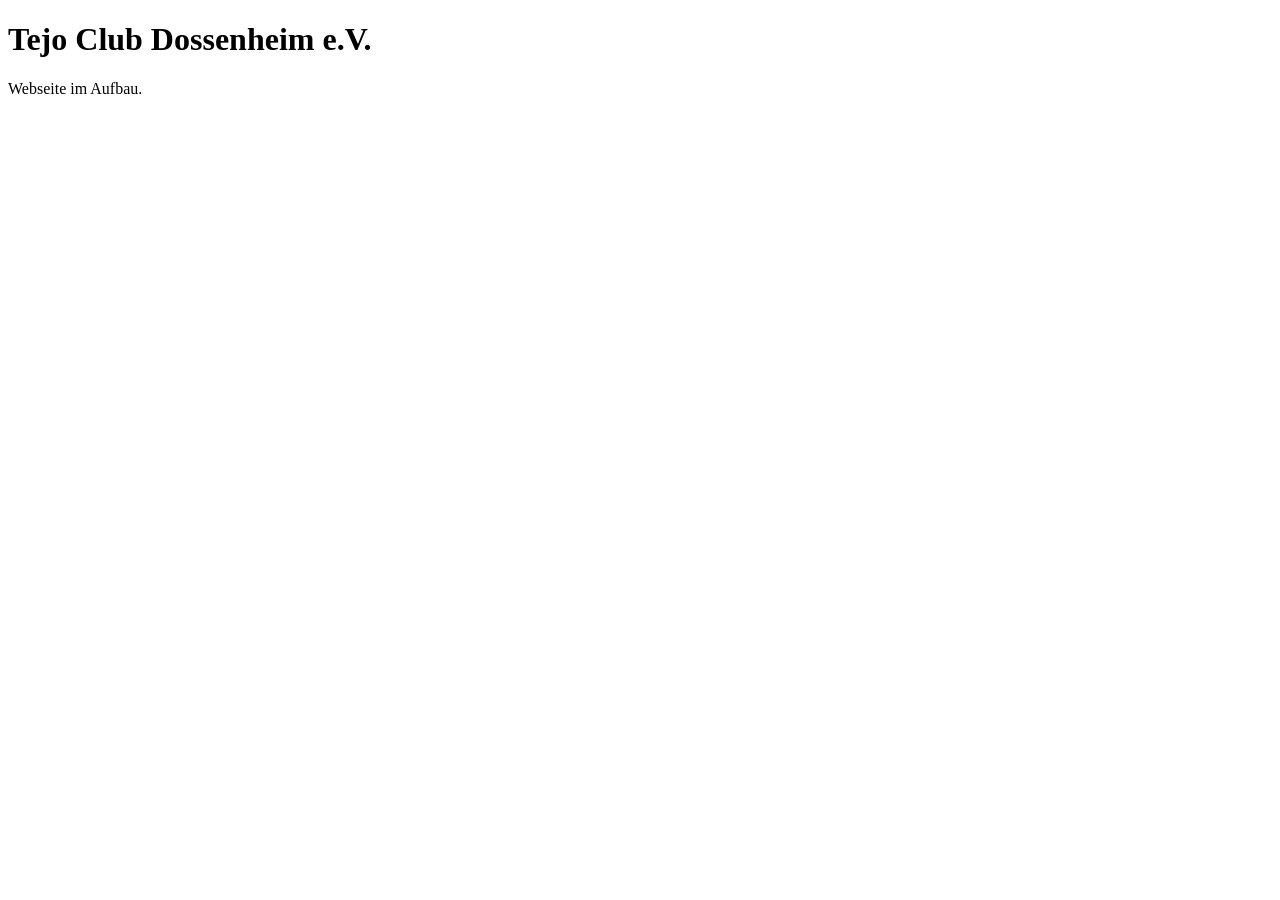
==== index.html @ 6d5b7a53 "Create index.html" ====
<!DOCTYPE html>
<html lang="de">
<head>
  <meta charset="UTF-8">
  <meta name="viewport" content="width=device-width, initial-scale=1">
  <title>Tejo Club Dossenheim</title>
</head>
<body>
  <h1>Tejo Club Dossenheim e.V.</h1>
  <p>Webseite im Aufbau.</p>
</body>
</html>
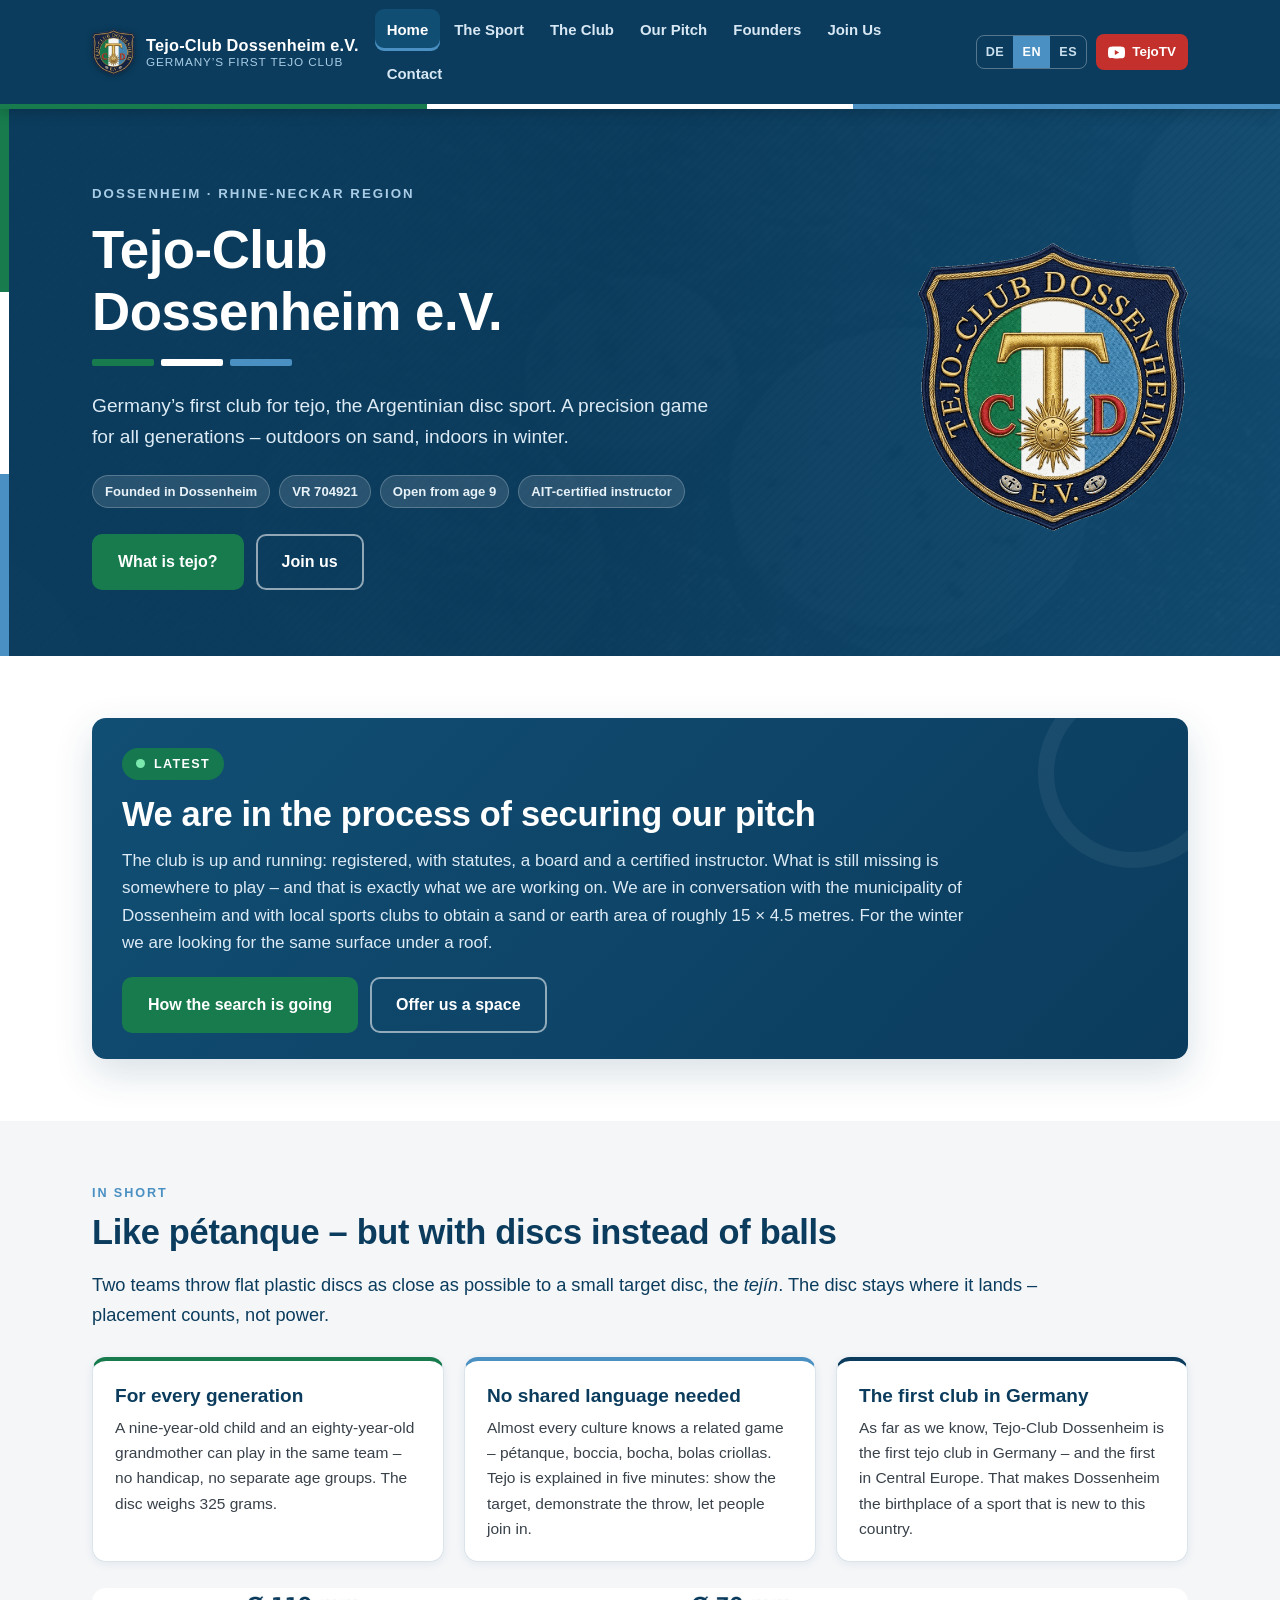
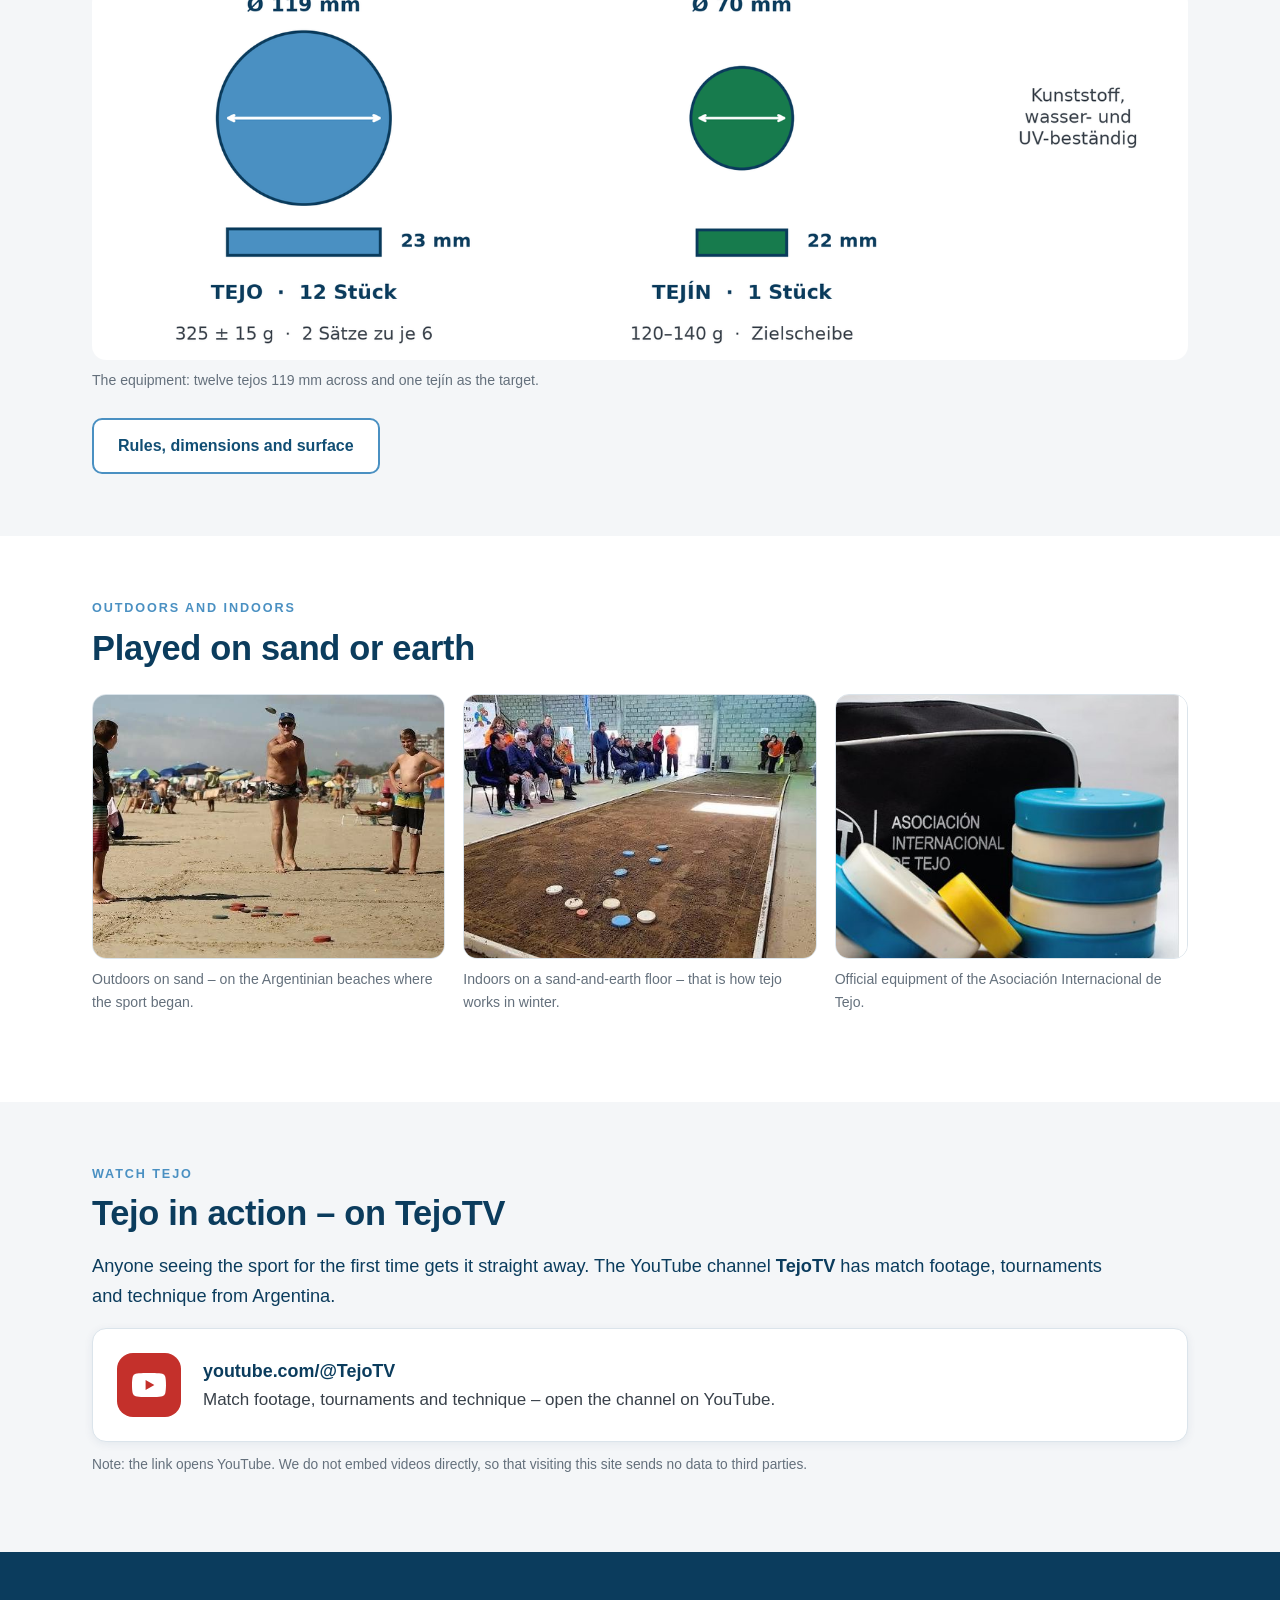
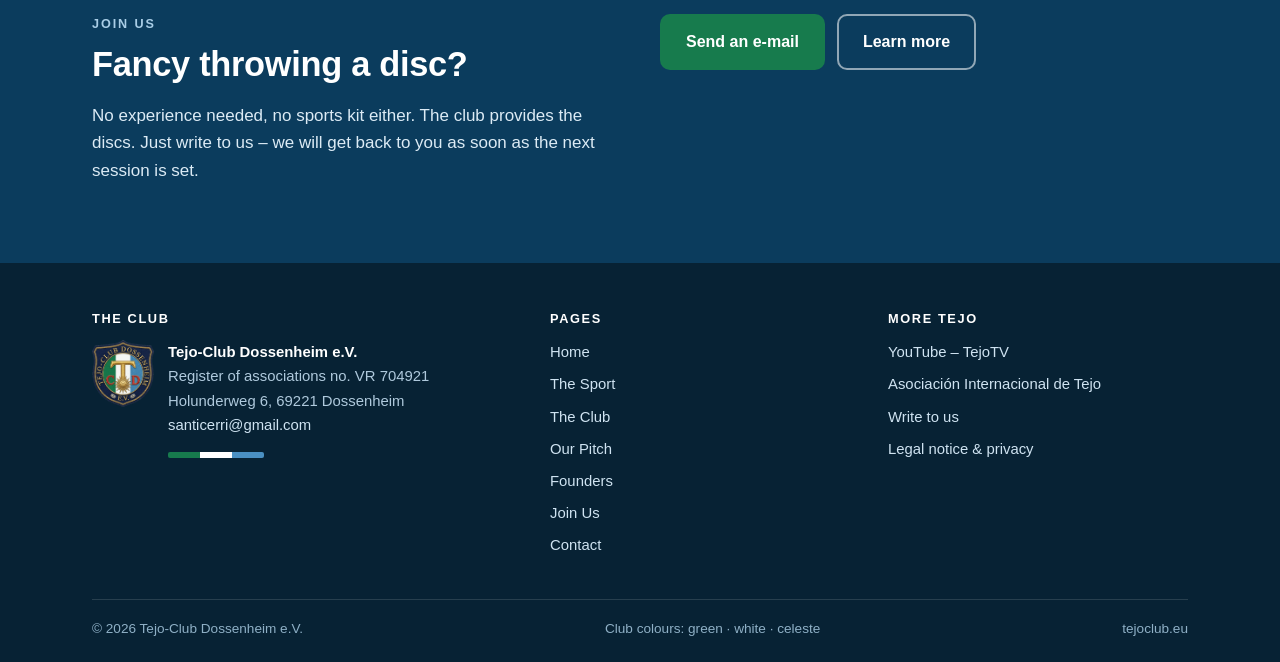
==== commit 2b0693db: "Add files via upload" ====
--- a/index.html
+++ b/index.html
@@ -1,12 +1,159 @@
 <!DOCTYPE html>
-<html lang="de">
+<html lang="de" data-lang="de">
 <head>
-  <meta charset="UTF-8">
-  <meta name="viewport" content="width=device-width, initial-scale=1">
-  <title>Tejo Club Dossenheim</title>
+<meta charset="utf-8">
+<meta name="viewport" content="width=device-width,initial-scale=1">
+<title data-de="Tejo-Club Dossenheim e.V. &ndash; Deutschlands erster Tejo-Verein" data-en="Tejo-Club Dossenheim e.V. &ndash; Germany&rsquo;s first tejo club" data-es="Tejo-Club Dossenheim e.V. &ndash; el primer club de tejo de Alemania">Tejo-Club Dossenheim e.V. &ndash; Deutschlands erster Tejo-Verein</title>
+<meta name="description" content="Tejo-Club Dossenheim e.V. &ndash; der erste Verein fuer den argentinischen Scheibensport Tejo in Deutschland. Offen fuer alle ab 9 Jahren.">
+<meta name="author" content="Tejo-Club Dossenheim e.V.">
+<link rel="canonical" href="https://tejoclub.eu/">
+<meta property="og:type" content="website">
+<meta property="og:site_name" content="Tejo-Club Dossenheim e.V.">
+<meta property="og:title" content="Tejo-Club Dossenheim e.V. &ndash; Deutschlands erster Tejo-Verein">
+<meta property="og:description" content="Tejo-Club Dossenheim e.V. &ndash; der erste Verein fuer den argentinischen Scheibensport Tejo in Deutschland. Offen fuer alle ab 9 Jahren.">
+<meta property="og:url" content="https://tejoclub.eu/">
+<meta property="og:image" content="https://tejoclub.eu/assets/img/og-image.jpg">
+<meta name="twitter:card" content="summary_large_image">
+<meta name="theme-color" content="#0B3C5D">
+<link rel="icon" href="favicon.ico" sizes="any">
+<link rel="icon" type="image/png" href="assets/img/icon-192.png">
+<link rel="apple-touch-icon" href="assets/img/apple-touch-icon.png">
+<link rel="manifest" href="site.webmanifest">
+<link rel="stylesheet" href="assets/css/style.css">
 </head>
 <body>
-  <h1>Tejo Club Dossenheim e.V.</h1>
-  <p>Webseite im Aufbau.</p>
+<a class="sr" href="#main">Zum Inhalt springen</a>
+<header class="site">
+  <div class="hbar">
+    <a class="brand" href="index.html">
+      <img src="assets/img/logo.png" alt="Wappen des Tejo-Club Dossenheim e.V." width="281" height="300">
+      <span class="bt"><b>Tejo-Club Dossenheim e.V.</b>
+      <span class="tag"><span lang="de">Deutschlands erster Tejo-Verein</span><span lang="en">Germany&rsquo;s first tejo club</span><span lang="es">El primer club de tejo de Alemania</span></span></span>
+    </a>
+    <button class="burger" aria-label="Men&uuml;" aria-expanded="false"><span></span><span></span><span></span></button>
+    <nav class="main"><a href="index.html" class="active"><span lang="de">Start</span><span lang="en">Home</span><span lang="es">Inicio</span></a><a href="sport.html"><span lang="de">Der Sport</span><span lang="en">The Sport</span><span lang="es">El deporte</span></a><a href="verein.html"><span lang="de">Der Verein</span><span lang="en">The Club</span><span lang="es">El club</span></a><a href="platz.html"><span lang="de">Unser Platz</span><span lang="en">Our Pitch</span><span lang="es">Nuestra cancha</span></a><a href="gruender.html"><span lang="de">Gr&uuml;nder</span><span lang="en">Founders</span><span lang="es">Fundadores</span></a><a href="mitmachen.html"><span lang="de">Mitmachen</span><span lang="en">Join Us</span><span lang="es">Sumate</span></a><a href="kontakt.html"><span lang="de">Kontakt</span><span lang="en">Contact</span><span lang="es">Contacto</span></a></nav>
+    <div class="tools">
+      <div class="langsw" role="group" aria-label="Sprache / Language / Idioma">
+        <button type="button" data-lang="de" aria-pressed="true">DE</button>
+        <button type="button" data-lang="en" aria-pressed="false">EN</button>
+        <button type="button" data-lang="es" aria-pressed="false">ES</button>
+      </div>
+      <a class="yt" href="https://www.youtube.com/@TejoTV" target="_blank" rel="noopener"><svg viewBox="0 0 24 24" aria-hidden="true"><path d="M23.5 6.2a3 3 0 0 0-2.1-2.1C19.5 3.5 12 3.5 12 3.5s-7.5 0-9.4.6A3 3 0 0 0 .5 6.2C0 8.1 0 12 0 12s0 3.9.5 5.8a3 3 0 0 0 2.1 2.1c1.9.6 9.4.6 9.4.6s7.5 0 9.4-.6a3 3 0 0 0 2.1-2.1C24 15.9 24 12 24 12s0-3.9-.5-5.8zM9.6 15.6V8.4l6.2 3.6-6.2 3.6z"/></svg><span>TejoTV</span></a>
+    </div>
+  </div>
+  <div class="flagbar"><i></i><i></i><i></i></div>
+</header>
+<main id="main">
+<section class="hero">
+  <div class="bg" style="background-image:url(assets/img/hero-tejos.jpg)"></div><div class="veil"></div><div class="stripes"><i></i><i></i><i></i></div>
+  <div class="inner">
+    <div>
+      <div class="kicker"><span lang="de">Dossenheim &middot; Metropolregion Rhein-Neckar</span><span lang="en">Dossenheim &middot; Rhine-Neckar region</span><span lang="es">Dossenheim &middot; regi&oacute;n Rin-Neckar</span></div>
+      <h1>Tejo-Club<br>Dossenheim e.V.</h1>
+      <div class="flagline"><i></i><i></i><i></i></div>
+      <div class="sub"><span lang="de">Deutschlands erster Verein f&uuml;r den argentinischen Scheibensport Tejo. Ein Pr&auml;zisionsspiel f&uuml;r alle Generationen &ndash; drau&szlig;en auf Sand, im Winter in der Halle.</span><span lang="en">Germany&rsquo;s first club for tejo, the Argentinian disc sport. A precision game for all generations &ndash; outdoors on sand, indoors in winter.</span><span lang="es">El primer club de Alemania dedicado al tejo, el deporte argentino de la chapa. Un juego de precisi&oacute;n para todas las generaciones: afuera sobre arena, en invierno bajo techo.</span></div>
+      <div lang="de" class="badges"><span>Gegr&uuml;ndet in Dossenheim</span><span>VR 704921</span><span>Offen ab 9 Jahren</span><span>AIT-Instruktor im Verein</span></div>
+<div lang="en" class="badges"><span>Founded in Dossenheim</span><span>VR 704921</span><span>Open from age 9</span><span>AIT-certified instructor</span></div>
+<div lang="es" class="badges"><span>Fundado en Dossenheim</span><span>VR 704921</span><span>Desde los 9 a&ntilde;os</span><span>Instructor AIT en el club</span></div>
+      <div class="btns"><a class="btn btn-p" href="sport.html"><span lang="de">Was ist Tejo?</span><span lang="en">What is tejo?</span><span lang="es">&iquest;Qu&eacute; es el tejo?</span></a><a class="btn btn-g" href="mitmachen.html"><span lang="de">Mitmachen</span><span lang="en">Join us</span><span lang="es">Sumate</span></a></div>
+    </div>
+    <img class="crest" src="assets/img/logo-512.png" alt="Vereinswappen Tejo-Club Dossenheim e.V.">
+  </div>
+</section><section class="s"><div class="wrap">
+  <div class="status">
+    <span class="pill"><span class="dot"></span><span lang="de">Aktuell</span><span lang="en">Latest</span><span lang="es">Novedades</span></span>
+    <h2><span lang="de">Wir sind dabei, unseren Platz zu bekommen</span><span lang="en">We are in the process of securing our pitch</span><span lang="es">Estamos consiguiendo nuestra cancha</span></h2>
+    <p><span lang="de">Der Verein steht: eingetragen, mit Satzung, Vorstand und ausgebildetem Instruktor. Was noch fehlt, ist die Fl&auml;che zum Spielen &ndash; und genau daran arbeiten wir gerade. Wir sind im Gespr&auml;ch mit der Gemeinde Dossenheim und mit den Sportvereinen vor Ort, um eine Sand- oder Erdfl&auml;che von rund 15 &times; 4,5&nbsp;Metern zu bekommen. F&uuml;r den Winter suchen wir dieselbe Fl&auml;che unter einem Dach.</span><span lang="en">The club is up and running: registered, with statutes, a board and a certified instructor. What is still missing is somewhere to play &ndash; and that is exactly what we are working on. We are in conversation with the municipality of Dossenheim and with local sports clubs to obtain a sand or earth area of roughly 15 &times; 4.5 metres. For the winter we are looking for the same surface under a roof.</span><span lang="es">El club ya existe: inscripto, con estatuto, comisi&oacute;n directiva e instructor titulado. Lo que falta es el lugar para jugar, y en eso estamos. Estamos conversando con el municipio de Dossenheim y con los clubes deportivos locales para conseguir una superficie de arena o tierra de unos 15 &times; 4,5 metros. Para el invierno buscamos la misma superficie bajo techo.</span></p>
+    <div class="btns" style="margin-top:20px">
+      <a class="btn btn-p" href="platz.html"><span lang="de">Wie es um den Platz steht</span><span lang="en">How the search is going</span><span lang="es">C&oacute;mo viene la b&uacute;squeda</span></a>
+      <a class="btn btn-g" href="mailto:santicerri@gmail.com?subject=Fl%C3%A4che%20f%C3%BCr%20den%20Tejo-Club"><span lang="de">Fl&auml;che anbieten</span><span lang="en">Offer us a space</span><span lang="es">Ofrecer un espacio</span></a>
+    </div>
+  </div>
+</div></section><section class="s alt"><div class="wrap">
+  <div class="eyebrow"><span lang="de">Kurz gesagt</span><span lang="en">In short</span><span lang="es">En pocas palabras</span></div>
+  <h2><span lang="de">Wie Boule &ndash; aber mit Scheiben statt Kugeln</span><span lang="en">Like p&eacute;tanque &ndash; but with discs instead of balls</span><span lang="es">Como la petanca, pero con chapas en vez de bochas</span></h2>
+  <p class="lede"><span lang="de">Zwei Mannschaften werfen flache Kunststoffscheiben so nah wie m&ouml;glich an eine kleine Zielscheibe, den <em>Tej&iacute;n</em>. Die Scheibe bleibt liegen, wo sie aufkommt &ndash; es z&auml;hlt Platzierung, nicht Kraft.</span><span lang="en">Two teams throw flat plastic discs as close as possible to a small target disc, the <em>tej&iacute;n</em>. The disc stays where it lands &ndash; placement counts, not power.</span><span lang="es">Dos equipos lanzan chapas planas de pl&aacute;stico lo m&aacute;s cerca posible de una peque&ntilde;a chapa objetivo, el <em>tej&iacute;n</em>. La chapa queda donde cae: lo que cuenta es la colocaci&oacute;n, no la fuerza.</span></p>
+  <div class="cards"><article class="card a-green"><h3><span lang="de">F&uuml;r alle Generationen</span><span lang="en">For every generation</span><span lang="es">Para todas las generaciones</span></h3><div class="card-b"><div lang="de"><p>Ein neunj&auml;hriges Kind und eine achtzigj&auml;hrige Gro&szlig;mutter k&ouml;nnen in derselben Mannschaft spielen &ndash; ohne Handicap, ohne getrennte Altersklassen. Die Scheibe wiegt 325 Gramm.</p></div>
+<div lang="en"><p>A nine-year-old child and an eighty-year-old grandmother can play in the same team &ndash; no handicap, no separate age groups. The disc weighs 325 grams.</p></div>
+<div lang="es"><p>Un chico de nueve a&ntilde;os y una abuela de ochenta pueden jugar en el mismo equipo, sin h&aacute;ndicap ni categor&iacute;as separadas. La chapa pesa 325 gramos.</p></div></div></article><article class="card a-cel"><h3><span lang="de">Ohne gemeinsame Sprache</span><span lang="en">No shared language needed</span><span lang="es">Sin idioma en com&uacute;n</span></h3><div class="card-b"><div lang="de"><p>Fast jede Kultur kennt ein verwandtes Spiel &ndash; Boule, Boccia, Bocha, Bolas criollas. Erkl&auml;rt ist Tejo in f&uuml;nf Minuten: Zielscheibe zeigen, Wurf vormachen, mitspielen lassen.</p></div>
+<div lang="en"><p>Almost every culture knows a related game &ndash; p&eacute;tanque, boccia, bocha, bolas criollas. Tejo is explained in five minutes: show the target, demonstrate the throw, let people join in.</p></div>
+<div lang="es"><p>Casi toda cultura conoce un juego parecido: petanca, bochas, bolas criollas. El tejo se explica en cinco minutos: mostrar el tej&iacute;n, hacer un tiro y dejar jugar.</p></div></div></article><article class="card a-navy"><h3><span lang="de">Der erste Verein in Deutschland</span><span lang="en">The first club in Germany</span><span lang="es">El primer club de Alemania</span></h3><div class="card-b"><div lang="de"><p>Nach unserem Kenntnisstand ist der Tejo-Club Dossenheim der erste Tejo-Verein in Deutschland &ndash; und zugleich der erste in Mitteleuropa. Dossenheim ist damit der Geburtsort einer hier neuen Sportart.</p></div>
+<div lang="en"><p>As far as we know, Tejo-Club Dossenheim is the first tejo club in Germany &ndash; and the first in Central Europe. That makes Dossenheim the birthplace of a sport that is new to this country.</p></div>
+<div lang="es"><p>Hasta donde sabemos, el Tejo-Club Dossenheim es el primer club de tejo de Alemania y de Europa Central. Dossenheim es as&iacute; la cuna de un deporte nuevo en este pa&iacute;s.</p></div></div></article></div>
+  <figure class="plain"><img src="assets/img/fig-geraet.png" alt="Masse von Tejo und Tej&iacute;n" loading="lazy">
+  <figcaption><span lang="de">Das Spielger&auml;t: zw&ouml;lf Tejos von 119&nbsp;mm Durchmesser und ein Tej&iacute;n als Zielscheibe.</span><span lang="en">The equipment: twelve tejos 119&nbsp;mm across and one tej&iacute;n as the target.</span><span lang="es">El material de juego: doce tejos de 119&nbsp;mm de di&aacute;metro y un tej&iacute;n como objetivo.</span></figcaption></figure>
+  <div class="btns"><a class="btn btn-o" href="sport.html"><span lang="de">Regeln, Ma&szlig;e und Untergrund</span><span lang="en">Rules, dimensions and surface</span><span lang="es">Reglas, medidas y superficie</span></a></div>
+</div></section><section class="s"><div class="wrap">
+  <div class="eyebrow"><span lang="de">Drau&szlig;en wie drinnen</span><span lang="en">Outdoors and indoors</span><span lang="es">Afuera y bajo techo</span></div>
+  <h2><span lang="de">Gespielt wird auf Sand oder Erde</span><span lang="en">Played on sand or earth</span><span lang="es">Se juega sobre arena o tierra</span></h2>
+  <div class="gal">
+    <figure><img src="assets/img/spiel-strand.jpg" alt="Tejo am Strand in Argentinien" loading="lazy">
+      <figcaption><span lang="de">Im Freien auf Sand &ndash; am Strand in Argentinien, wo der Sport entstanden ist.</span><span lang="en">Outdoors on sand &ndash; on the Argentinian beaches where the sport began.</span><span lang="es">Al aire libre sobre arena, en las playas argentinas donde naci&oacute; el deporte.</span></figcaption></figure>
+    <figure><img src="assets/img/spiel-halle.jpg" alt="Tejo in der Halle auf Sand-Erde-Boden" loading="lazy">
+      <figcaption><span lang="de">In der Halle auf einem Sand-Erde-Boden &ndash; so geht Tejo auch im Winter.</span><span lang="en">Indoors on a sand-and-earth floor &ndash; that is how tejo works in winter.</span><span lang="es">Bajo techo sobre piso de arena y tierra: as&iacute; se juega en invierno.</span></figcaption></figure>
+    <figure><img src="assets/img/tejos-ait.jpg" alt="Offizielle Tejos der AIT" loading="lazy">
+      <figcaption><span lang="de">Offizielles Material der Asociaci&oacute;n Internacional de Tejo.</span><span lang="en">Official equipment of the Asociaci&oacute;n Internacional de Tejo.</span><span lang="es">Material oficial de la Asociaci&oacute;n Internacional de Tejo.</span></figcaption></figure>
+  </div>
+</div></section><section class="s alt"><div class="wrap">
+  <div class="eyebrow"><span lang="de">Tejo sehen</span><span lang="en">Watch tejo</span><span lang="es">Ver&eacute; tejo</span></div>
+  <h2><span lang="de">Tejo in Bewegung &ndash; auf TejoTV</span><span lang="en">Tejo in action &ndash; on TejoTV</span><span lang="es">El tejo en movimiento &ndash; en TejoTV</span></h2>
+  <p class="lede"><span lang="de">Wer den Sport zum ersten Mal sieht, versteht ihn sofort. Auf dem YouTube-Kanal <strong>TejoTV</strong> gibt es Spielszenen, Turniere und Technik aus Argentinien.</span><span lang="en">Anyone seeing the sport for the first time gets it straight away. The YouTube channel <strong>TejoTV</strong> has match footage, tournaments and technique from Argentina.</span><span lang="es">Quien ve el deporte por primera vez lo entiende enseguida. En el canal de YouTube <strong>TejoTV</strong> hay partidos, torneos y t&eacute;cnica desde Argentina.</span></p>
+  <a class="ytcard" href="https://www.youtube.com/@TejoTV" target="_blank" rel="noopener">
+    <span class="ic"><svg viewBox="0 0 24 24" aria-hidden="true"><path d="M23.5 6.2a3 3 0 0 0-2.1-2.1C19.5 3.5 12 3.5 12 3.5s-7.5 0-9.4.6A3 3 0 0 0 .5 6.2C0 8.1 0 12 0 12s0 3.9.5 5.8a3 3 0 0 0 2.1 2.1c1.9.6 9.4.6 9.4.6s7.5 0 9.4-.6a3 3 0 0 0 2.1-2.1C24 15.9 24 12 24 12s0-3.9-.5-5.8zM9.6 15.6V8.4l6.2 3.6-6.2 3.6z"/></svg></span>
+    <span><b>youtube.com/@TejoTV</b>
+    <span lang="de">Spielszenen, Turniere und Technik &ndash; den Kanal auf YouTube &ouml;ffnen.</span><span lang="en">Match footage, tournaments and technique &ndash; open the channel on YouTube.</span><span lang="es">Partidos, torneos y t&eacute;cnica &ndash; abrir el canal en YouTube.</span></span>
+  </a>
+  <p style="font-size:.86rem;color:#64707C;margin-top:12px"><span lang="de">Hinweis: Der Link f&uuml;hrt zu YouTube. Wir binden keine Videos direkt ein, damit beim Besuch dieser Seite keine Daten an Dritte gehen.</span><span lang="en">Note: the link opens YouTube. We do not embed videos directly, so that visiting this site sends no data to third parties.</span><span lang="es">Nota: el enlace abre YouTube. No incrustamos videos para que visitar esta p&aacute;gina no env&iacute;e datos a terceros.</span></p>
+</div></section><section class="s navy"><div class="wrap">
+  <div class="two">
+    <div>
+      <div class="eyebrow"><span lang="de">Mitmachen</span><span lang="en">Join us</span><span lang="es">Sumate</span></div>
+      <h2><span lang="de">Lust, eine Scheibe zu werfen?</span><span lang="en">Fancy throwing a disc?</span><span lang="es">&iquest;Te animas a tirar un tejo?</span></h2>
+      <p><span lang="de">Vorkenntnisse braucht es keine, Sportkleidung auch nicht. Die Scheiben stellt der Verein. Schreib uns einfach &ndash; wir melden uns, sobald der n&auml;chste Spieltermin steht.</span><span lang="en">No experience needed, no sports kit either. The club provides the discs. Just write to us &ndash; we will get back to you as soon as the next session is set.</span><span lang="es">No hace falta experiencia ni ropa deportiva. El club pone los tejos. Escribinos y te avisamos apenas tengamos fecha de la pr&oacute;xima jugada.</span></p>
+    </div>
+    <div class="btns" style="align-items:center">
+      <a class="btn btn-p" href="mailto:santicerri@gmail.com?subject=Tejo-Club%20Dossenheim"><span lang="de">E-Mail schreiben</span><span lang="en">Send an e-mail</span><span lang="es">Escribir un correo</span></a>
+      <a class="btn btn-g" href="mitmachen.html"><span lang="de">Mehr erfahren</span><span lang="en">Learn more</span><span lang="es">M&aacute;s informaci&oacute;n</span></a>
+    </div>
+  </div>
+</div></section></main>
+<footer class="site">
+  <div class="wrap">
+    <div class="fgrid">
+      <div>
+        <h4><span lang="de">Der Verein</span><span lang="en">The club</span><span lang="es">El club</span></h4>
+        <div class="fbrand">
+          <img src="assets/img/logo.png" alt="">
+          <div>
+            <p><strong style="color:#fff">Tejo-Club Dossenheim e.V.</strong><br>
+            <span lang="de">Vereinsregister-Nr. VR 704921</span><span lang="en">Register of associations no. VR 704921</span><span lang="es">N&uacute;m. de registro VR 704921</span><br>
+            Holunderweg 6, 69221 Dossenheim<br>
+            <a href="mailto:santicerri@gmail.com">santicerri@gmail.com</a></p>
+            <div class="flagbar" style="width:96px;height:6px;border-radius:2px;overflow:hidden"><i></i><i></i><i></i></div>
+          </div>
+        </div>
+      </div>
+      <div>
+        <h4><span lang="de">Seiten</span><span lang="en">Pages</span><span lang="es">P&aacute;ginas</span></h4>
+        <ul><li><a href="index.html"><span lang="de">Start</span><span lang="en">Home</span><span lang="es">Inicio</span></a></li><li><a href="sport.html"><span lang="de">Der Sport</span><span lang="en">The Sport</span><span lang="es">El deporte</span></a></li><li><a href="verein.html"><span lang="de">Der Verein</span><span lang="en">The Club</span><span lang="es">El club</span></a></li><li><a href="platz.html"><span lang="de">Unser Platz</span><span lang="en">Our Pitch</span><span lang="es">Nuestra cancha</span></a></li><li><a href="gruender.html"><span lang="de">Gr&uuml;nder</span><span lang="en">Founders</span><span lang="es">Fundadores</span></a></li><li><a href="mitmachen.html"><span lang="de">Mitmachen</span><span lang="en">Join Us</span><span lang="es">Sumate</span></a></li><li><a href="kontakt.html"><span lang="de">Kontakt</span><span lang="en">Contact</span><span lang="es">Contacto</span></a></li></ul>
+      </div>
+      <div>
+        <h4><span lang="de">Mehr Tejo</span><span lang="en">More tejo</span><span lang="es">M&aacute;s tejo</span></h4>
+        <ul>
+          <li><a href="https://www.youtube.com/@TejoTV" target="_blank" rel="noopener">YouTube &ndash; TejoTV</a></li>
+          <li><a href="https://www.aitejo.com" target="_blank" rel="noopener">Asociaci&oacute;n Internacional de Tejo</a></li>
+          <li><a href="mailto:santicerri@gmail.com"><span lang="de">Schreib uns</span><span lang="en">Write to us</span><span lang="es">Escribinos</span></a></li>
+          <li><a href="impressum.html"><span lang="de">Impressum &amp; Datenschutz</span><span lang="en">Legal notice &amp; privacy</span><span lang="es">Aviso legal y privacidad</span></a></li>
+        </ul>
+      </div>
+    </div>
+    <div class="fbot">
+      <div>&copy; 2026 Tejo-Club Dossenheim e.V.</div>
+      <div><span lang="de">Vereinsfarben: Gr&uuml;n &middot; Wei&szlig; &middot; Celeste</span><span lang="en">Club colours: green &middot; white &middot; celeste</span><span lang="es">Colores del club: verde &middot; blanco &middot; celeste</span></div>
+      <div>tejoclub.eu</div>
+    </div>
+  </div>
+</footer>
+<script src="assets/js/site.js"></script>
 </body>
 </html>
--- a/assets/css/style.css
+++ b/assets/css/style.css
@@ -0,0 +1,244 @@
+/* Tejo-Club Dossenheim e.V. - tejoclub.eu */
+:root{
+  --navy:#0B3C5D; --deep:#114E74; --green:#177B4D; --cel:#4A90C2;
+  --gold:#C6A458; --soft:#A9CDE6; --pale:#EAF3F9; --light:#F4F6F8;
+  --sand:#EFE2C4; --ink:#39414A; --line:#DBE4EB; --white:#fff;
+  --wrap:1140px; --r:14px;
+  --shadow:0 2px 10px rgba(11,60,93,.07); --shadow-l:0 14px 38px rgba(11,60,93,.16);
+  --f:"Segoe UI",Roboto,-apple-system,BlinkMacSystemFont,"Helvetica Neue",Arial,sans-serif;
+}
+*,*::before,*::after{box-sizing:border-box}
+html{scroll-behavior:smooth;-webkit-text-size-adjust:100%}
+body{margin:0;font-family:var(--f);color:var(--ink);background:var(--white);
+     font-size:17px;line-height:1.62;overflow-x:hidden}
+img{max-width:100%;height:auto;display:block}
+a{color:var(--deep)}
+h1,h2,h3,h4{color:var(--navy);line-height:1.18;margin:0 0 .5em;font-weight:700}
+h1{font-size:clamp(2rem,5.2vw,3.3rem);letter-spacing:-.5px}
+h2{font-size:clamp(1.5rem,3.3vw,2.15rem);letter-spacing:-.3px}
+h3{font-size:1.19rem}
+p{margin:0 0 1em}
+.wrap{max-width:var(--wrap);margin:0 auto;padding:0 22px}
+.sr{position:absolute;width:1px;height:1px;overflow:hidden;clip:rect(0 0 0 0);white-space:nowrap}
+
+/* ---------- Sprachumschaltung: nur die aktive Sprache ist sichtbar ---------- */
+html[data-lang="de"] [lang="en"],html[data-lang="de"] [lang="es"],
+html[data-lang="en"] [lang="de"],html[data-lang="en"] [lang="es"],
+html[data-lang="es"] [lang="de"],html[data-lang="es"] [lang="en"]{display:none!important}
+
+/* ---------------------------- Kopfzeile ---------------------------- */
+.flagbar{display:flex;height:5px;width:100%}
+.flagbar i{flex:1;display:block}
+.flagbar i:nth-child(1){background:var(--green)}
+.flagbar i:nth-child(2){background:#fff}
+.flagbar i:nth-child(3){background:var(--cel)}
+header.site{position:sticky;top:0;z-index:60;background:var(--navy);
+            box-shadow:0 2px 14px rgba(0,0,0,.22)}
+.hbar{display:flex;align-items:center;gap:16px;padding:9px 22px;max-width:var(--wrap);margin:0 auto}
+.brand{display:flex;align-items:center;gap:11px;text-decoration:none;flex:0 0 auto}
+.brand img{height:46px;width:auto;filter:drop-shadow(0 1px 3px rgba(0,0,0,.35))}
+.brand .bt{display:flex;flex-direction:column;line-height:1.14}
+.brand b{color:#fff;font-size:1.02rem;letter-spacing:.2px}
+.brand .tag{color:var(--soft);font-size:.735rem;letter-spacing:.9px;text-transform:uppercase}
+nav.main{margin-left:auto;display:flex;align-items:center;gap:2px;flex-wrap:wrap}
+nav.main a{color:#D7E7F3;text-decoration:none;font-size:.935rem;font-weight:600;
+           padding:9px 12px;border-radius:9px;white-space:nowrap;transition:.15s}
+nav.main a:hover{background:rgba(255,255,255,.11);color:#fff}
+nav.main a.active{color:#fff;background:var(--deep);box-shadow:inset 0 -3px 0 var(--cel)}
+.tools{display:flex;align-items:center;gap:9px;margin-left:12px}
+.langsw{display:flex;border:1px solid rgba(255,255,255,.3);border-radius:8px;overflow:hidden}
+.langsw button{background:none;border:0;color:#CBE0EE;font:inherit;font-size:.79rem;font-weight:700;
+               letter-spacing:.6px;padding:6px 9px;cursor:pointer;transition:.15s}
+.langsw button:hover{background:rgba(255,255,255,.14);color:#fff}
+.langsw button[aria-pressed="true"]{background:var(--cel);color:#fff}
+.yt{display:inline-flex;align-items:center;gap:7px;background:#C4302B;color:#fff;text-decoration:none;
+    font-size:.84rem;font-weight:700;padding:7px 12px;border-radius:8px;white-space:nowrap}
+.yt:hover{background:#a92420}
+.yt svg{width:17px;height:17px;fill:#fff;flex:0 0 auto}
+.burger{display:none;margin-left:auto;background:none;border:1px solid rgba(255,255,255,.35);
+        border-radius:9px;padding:8px 11px;cursor:pointer}
+.burger span{display:block;width:21px;height:2px;background:#fff;margin:4px 0;border-radius:2px}
+
+/* ------------------------------ Hero ------------------------------ */
+.hero{position:relative;background:var(--navy);color:#fff;overflow:hidden}
+.hero .bg{position:absolute;inset:0;background-size:cover;background-position:center;opacity:.17}
+.hero .veil{position:absolute;inset:0;
+  background:linear-gradient(100deg,rgba(11,60,93,.97) 0%,rgba(11,60,93,.9) 48%,rgba(17,78,116,.82) 100%)}
+.hero .stripes{position:absolute;left:0;top:0;bottom:0;width:9px;display:flex;flex-direction:column}
+.hero .stripes i{flex:1}
+.hero .stripes i:nth-child(1){background:var(--green)}
+.hero .stripes i:nth-child(2){background:#fff}
+.hero .stripes i:nth-child(3){background:var(--cel)}
+.hero .inner{position:relative;max-width:var(--wrap);margin:0 auto;padding:74px 22px 66px;
+             display:grid;grid-template-columns:1fr auto;gap:40px;align-items:center}
+.hero h1{color:#fff;margin-bottom:.3em}
+.hero .kicker{color:var(--soft);font-size:.83rem;font-weight:700;letter-spacing:2px;
+              text-transform:uppercase;margin-bottom:14px}
+.hero .sub{font-size:1.2rem;color:#DCEBF5;max-width:33em;margin-bottom:22px}
+.hero .crest{width:min(270px,34vw)}
+.hero .flagline{display:flex;gap:7px;margin:0 0 24px}
+.hero .flagline i{width:62px;height:7px;border-radius:2px}
+.hero .flagline i:nth-child(1){background:var(--green)}
+.hero .flagline i:nth-child(2){background:#fff}
+.hero .flagline i:nth-child(3){background:var(--cel)}
+.badges{display:flex;flex-wrap:wrap;gap:9px;margin-bottom:26px}
+.badges span{background:rgba(255,255,255,.12);border:1px solid rgba(255,255,255,.22);
+             color:#E6F1F8;font-size:.82rem;font-weight:600;padding:5px 12px;border-radius:999px}
+.hero.small .inner{padding:50px 22px 44px}
+.hero.small h1{font-size:clamp(1.8rem,4.2vw,2.7rem)}
+
+/* --------------------------- Buttons ------------------------------ */
+.btns{display:flex;flex-wrap:wrap;gap:12px}
+.btn{display:inline-flex;align-items:center;gap:9px;text-decoration:none;font-weight:700;
+     font-size:1rem;padding:13px 24px;border-radius:10px;border:2px solid transparent;transition:.17s}
+.btn-p{background:var(--green);color:#fff}
+.btn-p:hover{background:#13663f;transform:translateY(-1px)}
+.btn-g{border-color:rgba(255,255,255,.55);color:#fff}
+.btn-g:hover{background:rgba(255,255,255,.14)}
+.btn-o{border-color:var(--cel);color:var(--deep);background:#fff}
+.btn-o:hover{background:var(--pale)}
+
+/* --------------------------- Abschnitte --------------------------- */
+section.s{padding:62px 0}
+section.s.alt{background:var(--light)}
+section.s.navy{background:var(--navy);color:#DCEBF5}
+section.s.navy h2,section.s.navy h3{color:#fff}
+section.s.navy .step,section.s.navy .card{color:var(--ink)}
+section.s.navy .step h3,section.s.navy .card h3{color:var(--navy)}
+.eyebrow{color:var(--cel);font-size:.79rem;font-weight:800;letter-spacing:1.9px;
+         text-transform:uppercase;margin-bottom:9px}
+section.s.navy .eyebrow{color:var(--soft)}
+.lede{font-size:1.14rem;color:var(--navy);max-width:56em}
+.two{display:grid;grid-template-columns:1fr 1fr;gap:40px;align-items:start}
+.two.narrow{grid-template-columns:1.35fr 1fr}
+.cards{display:grid;grid-template-columns:repeat(auto-fit,minmax(260px,1fr));gap:20px;margin-top:28px}
+.card{background:#fff;border:1px solid var(--line);border-radius:var(--r);padding:24px 22px 20px;
+      box-shadow:var(--shadow);border-top:4px solid var(--cel)}
+section.s.alt .card{background:#fff}
+.card.a-green{border-top-color:var(--green)}
+.card.a-cel{border-top-color:var(--cel)}
+.card.a-navy{border-top-color:var(--navy)}
+.card.a-gold{border-top-color:var(--gold)}
+.card h3{margin-bottom:.4em}
+.card-b{font-size:.97rem}
+.card-b p:last-child{margin-bottom:0}
+.note{background:var(--pale);border-left:6px solid var(--green);border-radius:0 var(--r) var(--r) 0;
+      padding:22px 26px;margin:26px 0}
+.note.cel{border-left-color:var(--cel)}
+.note p:last-child{margin-bottom:0}
+.note strong{color:var(--navy)}
+.panel{background:var(--navy);color:#DCEBF5;border-radius:var(--r);padding:28px 26px}
+.panel h3{color:#fff}
+.panel .eyebrow{color:var(--soft)}
+.panel p:last-child{margin-bottom:0}
+ul.bullets{list-style:none;padding:0;margin:0 0 1em}
+ul.bullets li{position:relative;padding-left:26px;margin-bottom:11px}
+ul.bullets li::before{content:"";position:absolute;left:0;top:.56em;width:11px;height:11px;
+                      background:var(--green);border-radius:2px}
+.panel ul.bullets li::before,section.s.navy ul.bullets li::before{background:var(--cel)}
+ul.checks{list-style:none;padding:0;margin:0 0 1em}
+ul.checks li{position:relative;padding-left:30px;margin-bottom:11px}
+ul.checks li::before{content:"\2713";position:absolute;left:0;top:0;color:var(--green);font-weight:800}
+
+/* --------------------------- Tabellen ----------------------------- */
+.tbl-wrap{overflow-x:auto;margin:22px 0;border-radius:var(--r);box-shadow:var(--shadow)}
+table.tbl{border-collapse:collapse;width:100%;min-width:560px;background:#fff;font-size:.95rem}
+table.tbl th{background:var(--navy);color:#fff;text-align:left;padding:13px 15px;font-weight:700}
+table.tbl td{padding:12px 15px;border-top:1px solid var(--line);vertical-align:top}
+table.tbl tbody tr:nth-child(even){background:var(--light)}
+table.tbl td:first-child{font-weight:700;color:var(--navy)}
+
+/* ----------------------------- Figuren ---------------------------- */
+figure{margin:26px 0}
+figure img{border-radius:var(--r);border:1px solid var(--line);background:#fff}
+figure.plain img{border:0;background:none}
+figcaption{font-size:.88rem;color:#64707C;margin-top:9px}
+.gal{display:grid;grid-template-columns:repeat(auto-fit,minmax(230px,1fr));gap:18px;margin:26px 0}
+.gal figure{margin:0}
+.gal img{width:100%;aspect-ratio:4/3;object-fit:cover}
+
+/* ----------------------------- Status ----------------------------- */
+.status{background:linear-gradient(135deg,var(--deep),var(--navy));color:#fff;border-radius:var(--r);
+        padding:30px 30px 26px;box-shadow:var(--shadow-l);position:relative;overflow:hidden}
+.status::after{content:"";position:absolute;right:-40px;top:-40px;width:190px;height:190px;
+               border:16px solid rgba(255,255,255,.055);border-radius:50%}
+.status h2{color:#fff;margin-bottom:.35em}
+.status .pill{display:inline-flex;align-items:center;gap:9px;background:rgba(23,123,77,.95);
+              color:#fff;font-size:.79rem;font-weight:800;letter-spacing:1.3px;text-transform:uppercase;
+              padding:6px 14px;border-radius:999px;margin-bottom:14px}
+.status .dot{width:9px;height:9px;border-radius:50%;background:#7BE8AE;
+             box-shadow:0 0 0 0 rgba(123,232,174,.8);animation:pulse 2.1s infinite}
+@keyframes pulse{70%{box-shadow:0 0 0 11px rgba(123,232,174,0)}100%{box-shadow:0 0 0 0 rgba(123,232,174,0)}}
+.status p{color:#DCEBF5;max-width:50em}
+.steps{display:grid;grid-template-columns:repeat(auto-fit,minmax(250px,1fr));gap:20px;margin-top:28px}
+.step{background:#fff;border:1px solid var(--line);border-radius:var(--r);padding:22px;box-shadow:var(--shadow)}
+.step .n{font-size:2.5rem;font-weight:800;line-height:1;margin-bottom:10px}
+.step:nth-child(1) .n{color:var(--green)}
+.step:nth-child(2) .n{color:var(--cel)}
+.step:nth-child(3) .n{color:var(--navy)}
+
+/* ---------------------------- Gruender ---------------------------- */
+.founders{display:grid;grid-template-columns:repeat(auto-fit,minmax(215px,1fr));gap:24px;margin-top:34px}
+.founder{text-align:center}
+.founder .ph{position:relative;width:100%;aspect-ratio:1;border-radius:50%;overflow:hidden;
+             border:4px solid var(--navy);box-shadow:var(--shadow);background:var(--light)}
+.founder .ph img{width:100%;height:100%;object-fit:cover}
+.founder .ph::after{content:"";position:absolute;inset:-4px;border-radius:50%;
+                    border:2px solid var(--gold);pointer-events:none}
+.founder h3{margin:16px 0 2px;font-size:1.06rem}
+.founder .role{font-size:.88rem;color:var(--cel);font-weight:700;letter-spacing:.4px}
+.founder .bio{font-size:.9rem;color:#5C6873;margin-top:7px}
+
+/* --------------------------- YouTube ------------------------------ */
+.ytcard{display:flex;align-items:center;gap:22px;background:#fff;border:1px solid var(--line);
+        border-radius:var(--r);padding:24px;box-shadow:var(--shadow);text-decoration:none;
+        color:var(--ink);transition:.17s}
+.ytcard:hover{box-shadow:var(--shadow-l);transform:translateY(-2px)}
+.ytcard .ic{flex:0 0 auto;width:64px;height:64px;border-radius:16px;background:#C4302B;
+            display:grid;place-items:center}
+.ytcard .ic svg{width:34px;height:34px;fill:#fff}
+.ytcard b{display:block;color:var(--navy);font-size:1.12rem}
+
+/* ---------------------------- Footer ------------------------------ */
+footer.site{background:#072234;color:#AFC9DC;padding:48px 0 22px;font-size:.93rem;margin-top:0}
+footer.site a{color:#CFE3F1;text-decoration:none}
+footer.site a:hover{text-decoration:underline;color:#fff}
+footer.site h4{color:#fff;font-size:.8rem;letter-spacing:1.6px;text-transform:uppercase;margin-bottom:14px}
+.fgrid{display:grid;grid-template-columns:1.4fr 1fr 1fr;gap:38px}
+.fgrid ul{list-style:none;padding:0;margin:0}
+.fgrid li{margin-bottom:8px}
+.fbrand{display:flex;gap:14px;align-items:flex-start}
+.fbrand img{width:62px;flex:0 0 auto}
+.fbot{border-top:1px solid rgba(255,255,255,.13);margin-top:34px;padding-top:18px;
+      display:flex;flex-wrap:wrap;gap:14px;justify-content:space-between;font-size:.85rem;color:#8FB0C6}
+
+/* ----------------------------- Legal ------------------------------ */
+.legal{max-width:52em}
+.legal h2{font-size:1.4rem;margin-top:1.8em}
+.legal h3{font-size:1.06rem;margin-top:1.5em}
+.legal p,.legal li{font-size:.97rem}
+
+/* --------------------------- Responsive --------------------------- */
+@media(max-width:1020px){
+  .burger{display:block}
+  nav.main{display:none;position:absolute;top:100%;left:0;right:0;background:var(--deep);
+           flex-direction:column;align-items:stretch;gap:0;padding:8px;margin:0;
+           box-shadow:0 14px 26px rgba(0,0,0,.3)}
+  nav.main.open{display:flex}
+  nav.main a{padding:13px 14px;border-radius:8px}
+  .tools{margin-left:0;order:3}
+  .hbar{flex-wrap:wrap;position:relative}
+  .hero .inner{grid-template-columns:1fr}
+  .hero .crest{width:180px;justify-self:start}
+  .two,.two.narrow{grid-template-columns:1fr;gap:28px}
+  .fgrid{grid-template-columns:1fr 1fr}
+}
+@media(max-width:640px){
+  body{font-size:16px}
+  section.s{padding:46px 0}
+  .hero .inner{padding:48px 22px 44px}
+  .fgrid{grid-template-columns:1fr}
+  .ytcard{flex-direction:column;text-align:center}
+  .brand .tag{display:none}
+}
+@media print{header.site,footer.site,.burger,.langsw{display:none}}
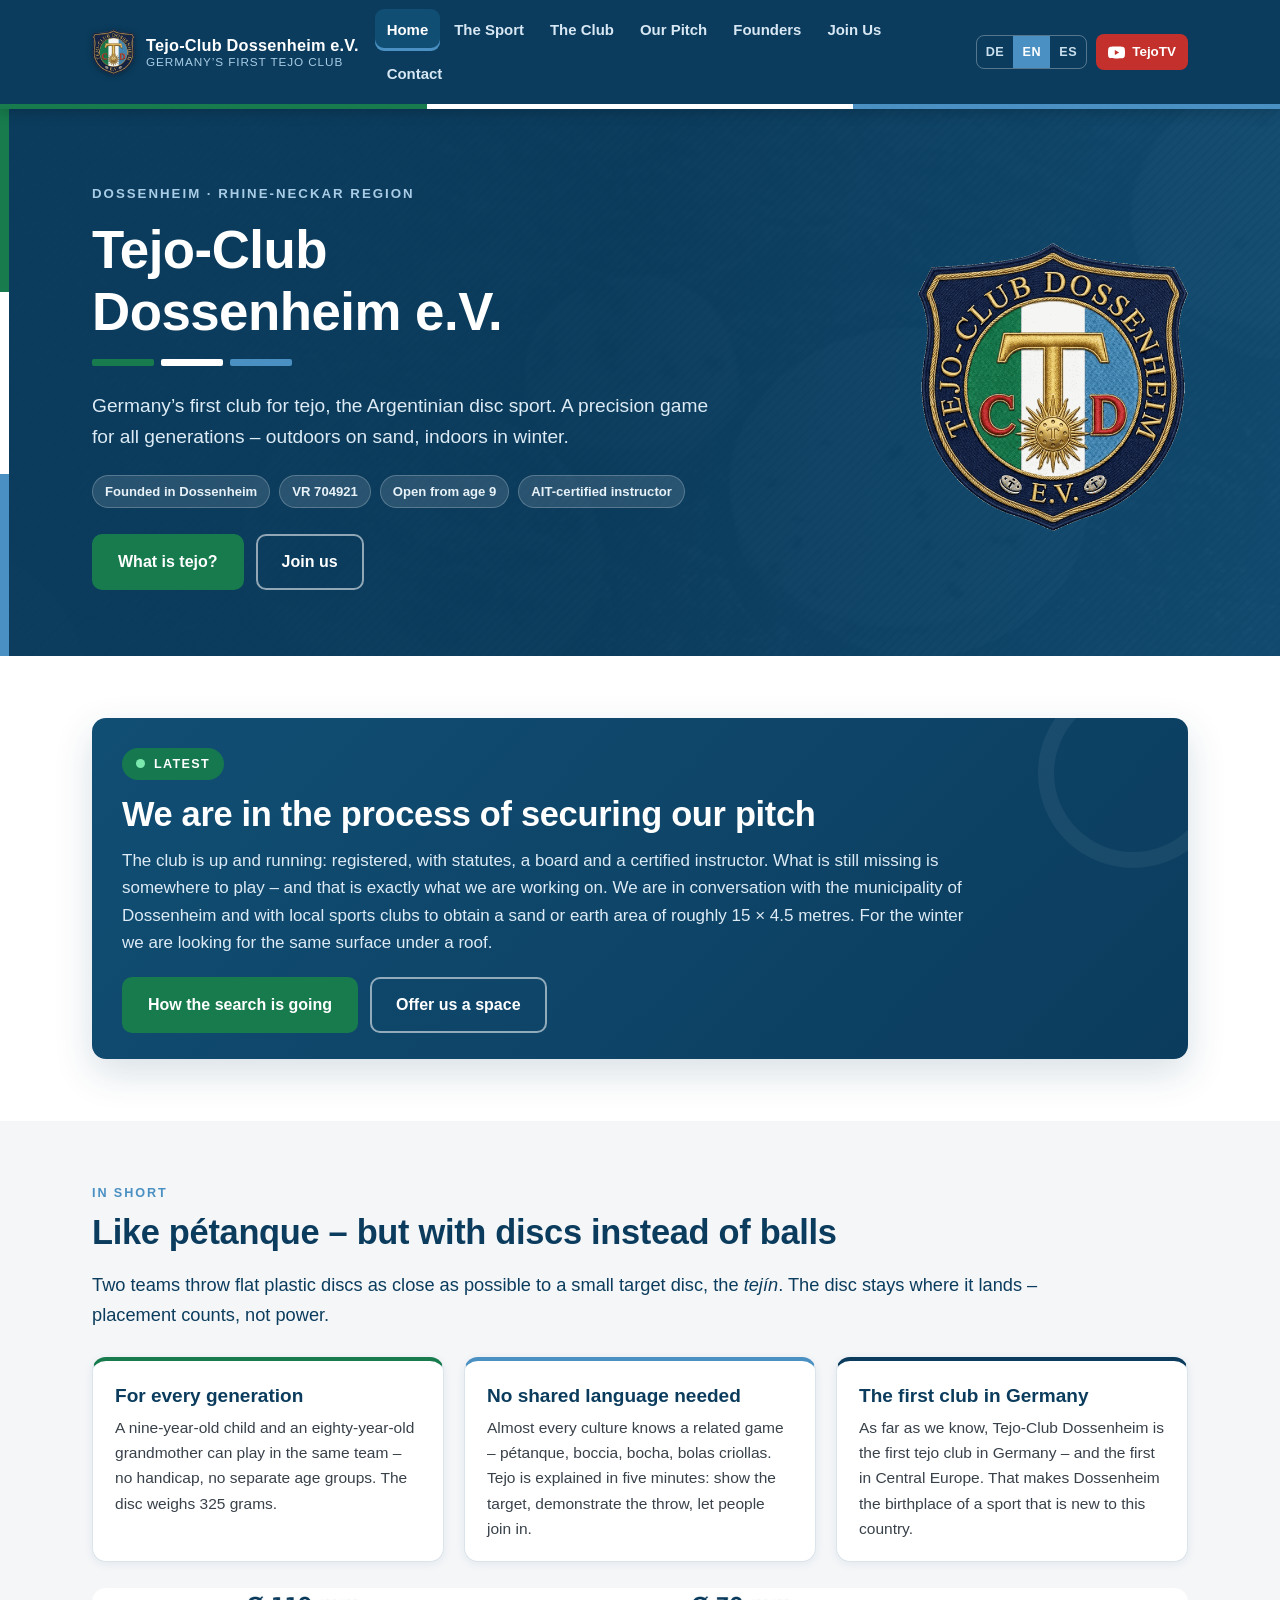
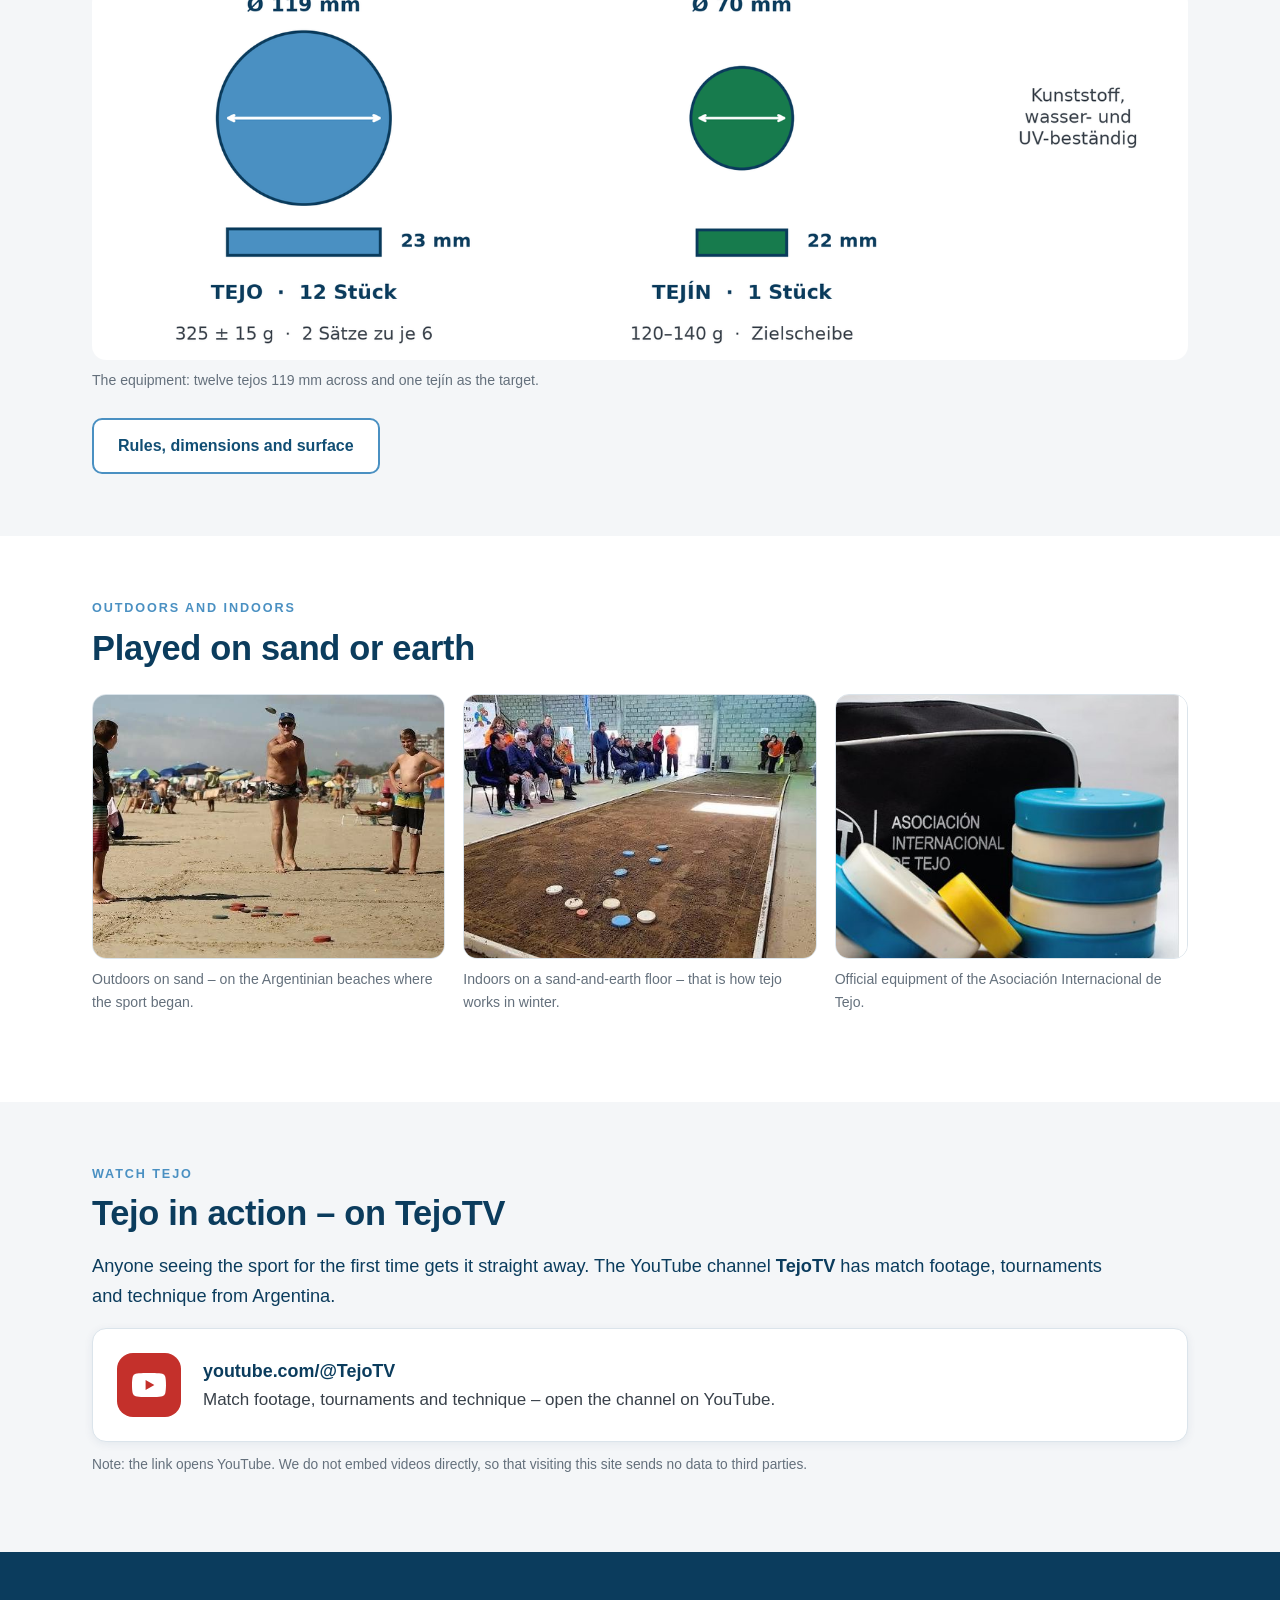
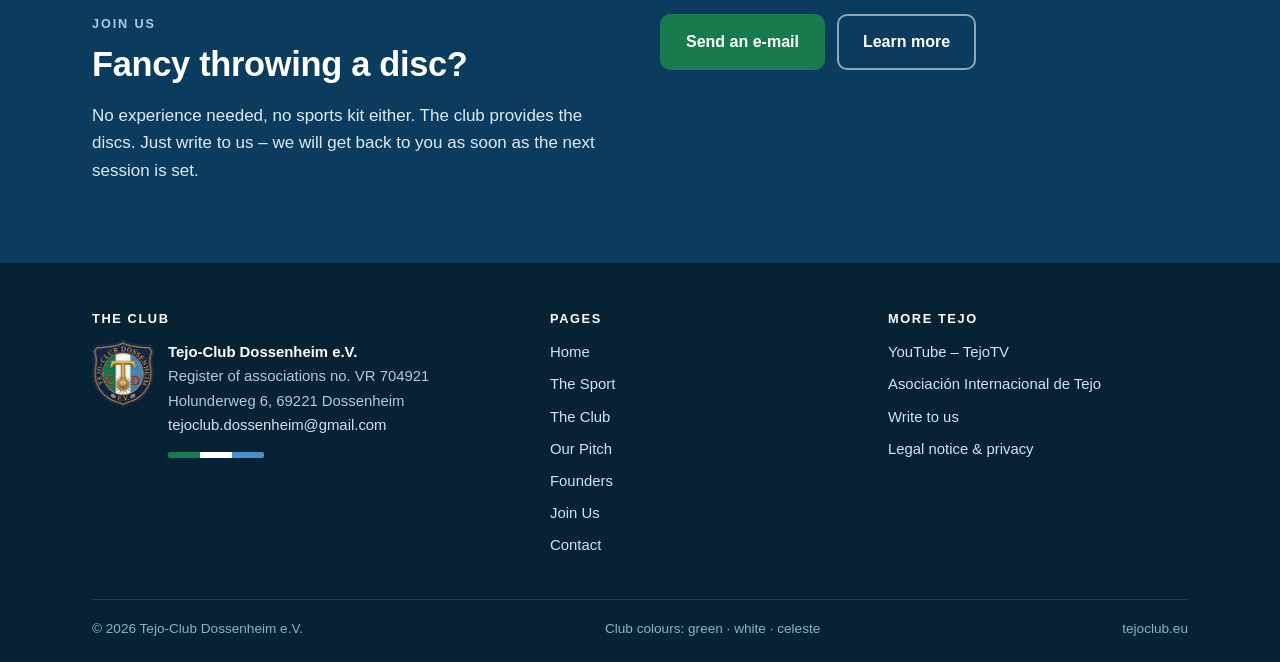
==== commit 6886579a: "Update index.html" ====
--- a/index.html
+++ b/index.html
@@ -66,7 +66,7 @@
     <p><span lang="de">Der Verein steht: eingetragen, mit Satzung, Vorstand und ausgebildetem Instruktor. Was noch fehlt, ist die Fl&auml;che zum Spielen &ndash; und genau daran arbeiten wir gerade. Wir sind im Gespr&auml;ch mit der Gemeinde Dossenheim und mit den Sportvereinen vor Ort, um eine Sand- oder Erdfl&auml;che von rund 15 &times; 4,5&nbsp;Metern zu bekommen. F&uuml;r den Winter suchen wir dieselbe Fl&auml;che unter einem Dach.</span><span lang="en">The club is up and running: registered, with statutes, a board and a certified instructor. What is still missing is somewhere to play &ndash; and that is exactly what we are working on. We are in conversation with the municipality of Dossenheim and with local sports clubs to obtain a sand or earth area of roughly 15 &times; 4.5 metres. For the winter we are looking for the same surface under a roof.</span><span lang="es">El club ya existe: inscripto, con estatuto, comisi&oacute;n directiva e instructor titulado. Lo que falta es el lugar para jugar, y en eso estamos. Estamos conversando con el municipio de Dossenheim y con los clubes deportivos locales para conseguir una superficie de arena o tierra de unos 15 &times; 4,5 metros. Para el invierno buscamos la misma superficie bajo techo.</span></p>
     <div class="btns" style="margin-top:20px">
       <a class="btn btn-p" href="platz.html"><span lang="de">Wie es um den Platz steht</span><span lang="en">How the search is going</span><span lang="es">C&oacute;mo viene la b&uacute;squeda</span></a>
-      <a class="btn btn-g" href="mailto:santicerri@gmail.com?subject=Fl%C3%A4che%20f%C3%BCr%20den%20Tejo-Club"><span lang="de">Fl&auml;che anbieten</span><span lang="en">Offer us a space</span><span lang="es">Ofrecer un espacio</span></a>
+      <a class="btn btn-g" href="mailto:tejoclub.dossenheim@gmail.com?subject=Fl%C3%A4che%20f%C3%BCr%20den%20Tejo-Club"><span lang="de">Fl&auml;che anbieten</span><span lang="en">Offer us a space</span><span lang="es">Ofrecer un espacio</span></a>
     </div>
   </div>
 </div></section><section class="s alt"><div class="wrap">
@@ -112,7 +112,7 @@
       <p><span lang="de">Vorkenntnisse braucht es keine, Sportkleidung auch nicht. Die Scheiben stellt der Verein. Schreib uns einfach &ndash; wir melden uns, sobald der n&auml;chste Spieltermin steht.</span><span lang="en">No experience needed, no sports kit either. The club provides the discs. Just write to us &ndash; we will get back to you as soon as the next session is set.</span><span lang="es">No hace falta experiencia ni ropa deportiva. El club pone los tejos. Escribinos y te avisamos apenas tengamos fecha de la pr&oacute;xima jugada.</span></p>
     </div>
     <div class="btns" style="align-items:center">
-      <a class="btn btn-p" href="mailto:santicerri@gmail.com?subject=Tejo-Club%20Dossenheim"><span lang="de">E-Mail schreiben</span><span lang="en">Send an e-mail</span><span lang="es">Escribir un correo</span></a>
+      <a class="btn btn-p" href="mailto:tejoclub.dossenheim@gmail.com?subject=Tejo-Club%20Dossenheim"><span lang="de">E-Mail schreiben</span><span lang="en">Send an e-mail</span><span lang="es">Escribir un correo</span></a>
       <a class="btn btn-g" href="mitmachen.html"><span lang="de">Mehr erfahren</span><span lang="en">Learn more</span><span lang="es">M&aacute;s informaci&oacute;n</span></a>
     </div>
   </div>
@@ -128,7 +128,7 @@
             <p><strong style="color:#fff">Tejo-Club Dossenheim e.V.</strong><br>
             <span lang="de">Vereinsregister-Nr. VR 704921</span><span lang="en">Register of associations no. VR 704921</span><span lang="es">N&uacute;m. de registro VR 704921</span><br>
             Holunderweg 6, 69221 Dossenheim<br>
-            <a href="mailto:santicerri@gmail.com">santicerri@gmail.com</a></p>
+            <a href="mailto:tejoclub.dossenheim@gmail.com">tejoclub.dossenheim@gmail.com</a></p>
             <div class="flagbar" style="width:96px;height:6px;border-radius:2px;overflow:hidden"><i></i><i></i><i></i></div>
           </div>
         </div>
@@ -142,7 +142,7 @@
         <ul>
           <li><a href="https://www.youtube.com/@TejoTV" target="_blank" rel="noopener">YouTube &ndash; TejoTV</a></li>
           <li><a href="https://www.aitejo.com" target="_blank" rel="noopener">Asociaci&oacute;n Internacional de Tejo</a></li>
-          <li><a href="mailto:santicerri@gmail.com"><span lang="de">Schreib uns</span><span lang="en">Write to us</span><span lang="es">Escribinos</span></a></li>
+          <li><a href="mailto:tejoclub.dossenheim@gmail.com"><span lang="de">Schreib uns</span><span lang="en">Write to us</span><span lang="es">Escribinos</span></a></li>
           <li><a href="impressum.html"><span lang="de">Impressum &amp; Datenschutz</span><span lang="en">Legal notice &amp; privacy</span><span lang="es">Aviso legal y privacidad</span></a></li>
         </ul>
       </div>
